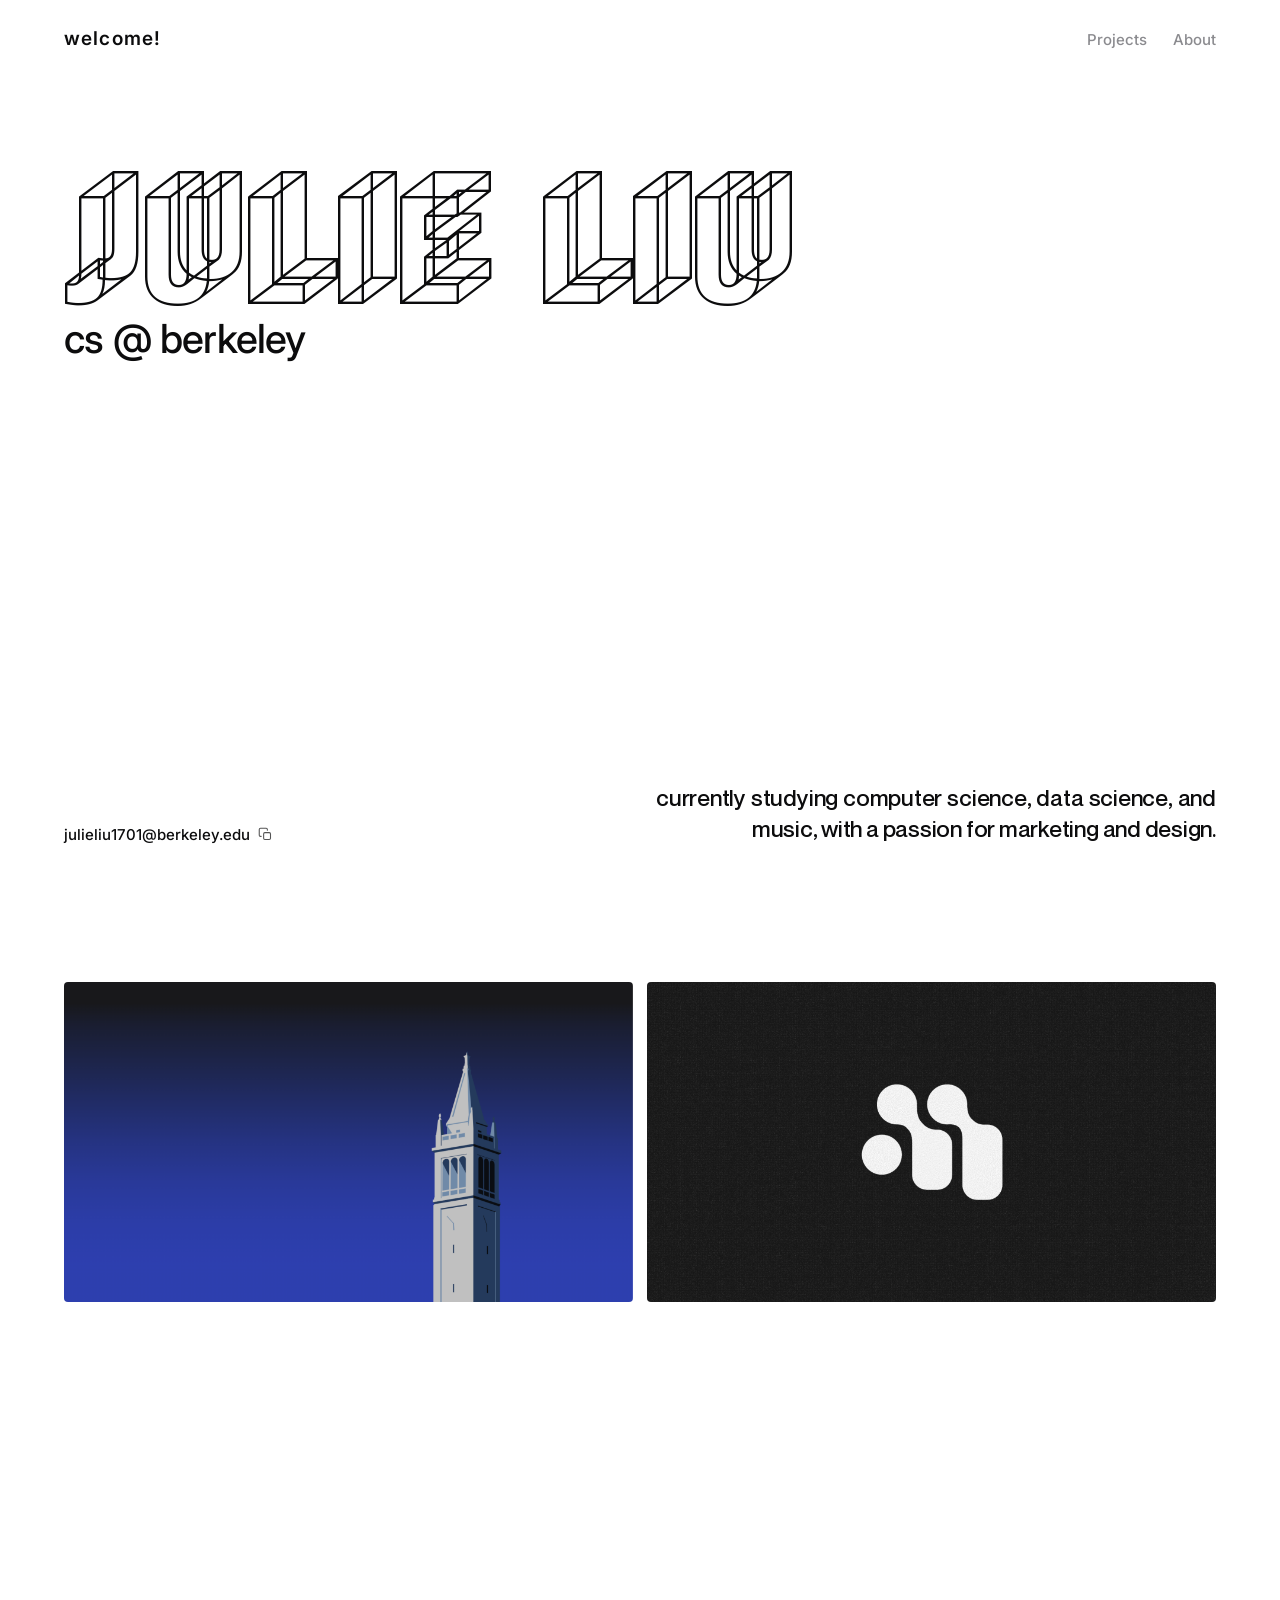
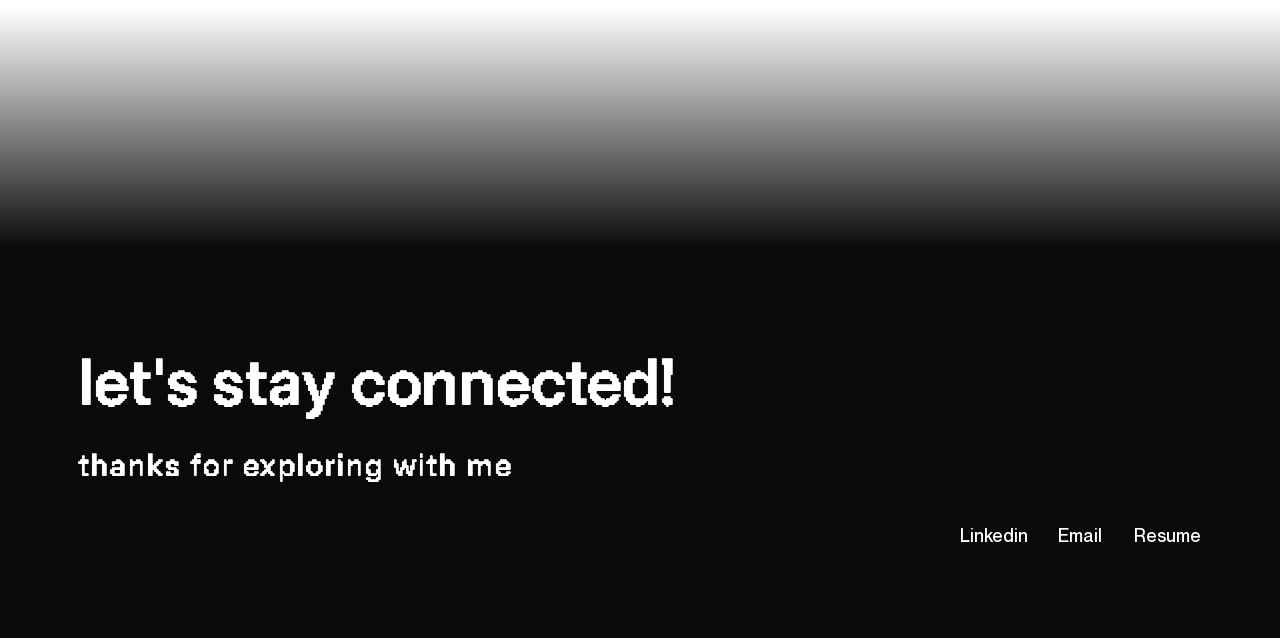
==== index.html @ e32ceaeb "Add portfolio site" ====
<!DOCTYPE html>
<html lang="en">
<head>
<meta charset="UTF-8" />
<meta name="viewport" content="width=device-width, initial-scale=1.0" />
<title>JULIE LIU · cs @ berkeley</title>
<link rel="icon" type="image/png" href="assets/butterfly-favicon.png" />
<meta name="description" content="Julie Liu — currently studying computer science, data science, and music, with a passion for marketing and design." />
<link rel="preconnect" href="https://fonts.googleapis.com" />
<link rel="preconnect" href="https://fonts.gstatic.com" crossorigin />
<link href="https://fonts.googleapis.com/css2?family=Inter:opsz,wght@14..32,300;14..32,400;14..32,500;14..32,600;14..32,700;14..32,800;14..32,900&display=swap" rel="stylesheet" />
<link rel="stylesheet" href="transition.css" />
<link rel="stylesheet" href="styles.css" />
</head>
<body>
  <!-- black curtain for the swipe-up page transition -->
  <div class="page-transition" aria-hidden="true"></div>

  <div class="page" id="top">

    <!-- ================= HEADER ================= -->
    <header class="site-header">
      <a href="#top" class="logo" data-cursor>welcome!</a>
      <nav class="nav" id="nav">
        <div class="nav-links" id="navLinks">
          <a href="#work" data-cursor>Projects</a>
          <a href="about.html" data-cursor data-transition>About</a>
        </div>
        
      </nav>
    </header>

    <!-- ================= HERO ================= -->
    <section class="hero" id="hero">
     

      <h1 class="hero-title reveal">
        <span>JULIE LIU</span>
        <span>cs @ berkeley</span>
      </h1>

      <div class="hero-foot">
        <button class="email-copy" id="emailCopy" data-clip="julieliu1701@berkeley.edu" data-cursor>
          <span class="email-text">julieliu1701@berkeley.edu</span>
          <svg class="copy-icon" viewBox="0 0 24 24" width="15" height="15" fill="none" stroke="currentColor" stroke-width="1.7" stroke-linecap="round" stroke-linejoin="round"><rect x="9" y="9" width="11" height="11" rx="2"/><path d="M5 15H4a2 2 0 0 1-2-2V4a2 2 0 0 1 2-2h9a2 2 0 0 1 2 2v1"/></svg>
          <span class="copy-tip" id="copyTip">Copy</span>
        </button>

        <p class="hero-intro">
          currently studying computer science, data science, and music,
          with a passion for marketing and design.
        </p>
      </div>
    </section>

    <!-- ================= WORK ================= -->
    <section class="section work" id="work">
      <div class="work-grid">
        <a class="tile" href="berkeleytime.html" aria-label="Berkeleytime" data-cursor data-transition>
          <div class="tile-img"><img src="assets/berkeleytime.png" alt="Berkeleytime" /></div>
          <span class="tile-title">Berkeleytime</span>
        </a>
        <a class="tile" href="memori.html" aria-label="Memori" data-cursor data-transition>
          <div class="tile-img"><img src="assets/memori.png" alt="Memori" /></div>
          <span class="tile-title">Memori</span>
        </a>
        
      </div>
    </section>

    <!-- ================= CONTACT ================= -->
    <footer class="footer" id="footerCta">
      <!-- text sources for the dotted canvas (visually hidden, kept for a11y) -->
      <div class="contact-copy" aria-hidden="true">
        <span class="cc-big">let's stay connected!</span>
        <span class="cc-sub">thanks for exploring with me</span>
      </div>
      <!-- clickable link targets; the canvas draws them as dots, JS positions these over them -->
      <nav class="contact-links" aria-label="Contact links">
        <a class="clink" href="https://www.linkedin.com/in/julieliu1701/" target="_blank" rel="noopener noreferrer">Linkedin</a>
        <a class="clink clink-email" href="#" role="button" data-clip="julieliu1701@berkeley.edu">
          <span class="clink-label">Email</span>
          <span class="copy-tip">Copy</span>
        </a>
        <a class="clink" href="assets/Julie Liu Resume 7-17-2026.pdf" target="_blank" rel="noopener noreferrer" data-resume>Resume</a>
      </nav>
    </footer>

  </div>

  <script src="transition.js"></script>
  <script src="script.js"></script>
  <script src="dots.js"></script>
  <script src="contact.js"></script>
</body>
</html>
---- transition.css ----
/* =========================================================
   PAGE TRANSITION — black gradient curtain that swipes up
   Shared by the home page and every project page.
   Enter: a CSS animation runs on load — the curtain starts
          covering the screen and slides up off the top.
          (Pure CSS so the page is never stuck behind it.)
   Leave: JS raises the curtain up from the bottom to cover,
          then the browser navigates to the next page.
   ========================================================= */
.page-transition{
  position:fixed; inset:0; z-index:10000; pointer-events:none;
  background:linear-gradient(180deg,#141414 0%, #000 100%);
  transform:translateY(-100%);             /* resting state: hidden above the screen */
  animation:curtain-reveal .75s cubic-bezier(.76,0,.24,1) backwards;
  will-change:transform;
}
@keyframes curtain-reveal{
  from{ transform:translateY(0); }         /* covers the screen ... */
  to{   transform:translateY(-100%); }     /* ... then swipes up and away */
}
---- styles.css ----
/* =========================================================
   YUYA — minimalist portfolio  (recreation)
   ========================================================= */

:root{
  --bg:        #0b0b0c;   /* outer canvas (framed look)   */
  --page:      #ffffff;   /* page surface                  */
  --ink:       #0c0c0d;   /* primary text                  */
  --ink-soft:  #8b8b8f;   /* muted text                    */
  --line:      #ececec;   /* hairline dividers             */
  --field:     #f3f3f3;   /* input fill                    */
  --dark:      #0a0a0a;   /* dark section bg               */
  --dark-soft: #6c6c72;   /* muted on dark                 */

  --radius-page: 30px;
  --radius-tile: 4px;
  --pad: clamp(24px, 5vw, 72px);
  --maxw: 1240px;

  --ease: cubic-bezier(.6,.01,.05,.95);
}

*{ box-sizing:border-box; margin:0; padding:0; }

html{ scroll-behavior:smooth; }

@font-face {
  font-family: 'Neue Montreal';
  src: url('neue-montreal/NeueMontreal-Regular.woff2') format('woff2');
  font-weight: 400;
  font-style: normal;
  font-display: swap;
}

@font-face {
  font-family: 'Neue Montreal';
  src: url('neue-montreal/NeueMontreal-Medium.woff2') format('woff2');
  font-weight: 500;
  font-style: normal;
  font-display: swap;
}

@font-face {
  font-family: 'Neue Montreal';
  src: url('neue-montreal/NeueMontreal-Bold.woff2') format('woff2');
  font-weight: 700;
  font-style: normal;
  font-display: swap;
}

@font-face {
  font-family: 'Wireframe';
  src: url('wireframe/WIREFRAM.woff2') format('woff2'),
       url('wireframe/WIREFRAM.TTF') format('truetype');
  font-weight: 400;
  font-style: normal;
  font-display: swap;
}

body{
  font-family:'Neue Montreal', sans-serif;
  background:var(--page);
  color:var(--ink);
  -webkit-font-smoothing:antialiased;
  text-rendering:optimizeLegibility;
  line-height:1.4;
  overflow-x:hidden;
}

/* full-bleed page (no outer frame) — sits above the fixed under-layer */
.page{
  width:100%;
  background:var(--page);
  position:relative;
  z-index:2;
}

img{ display:block; width:100%; height:100%; object-fit:cover; }
a{ color:inherit; text-decoration:none; }

/* ================= CURSOR / DOTTED UNDER-LAYER ================= */
/* hide the OS pointer — the reveal / disperse tracker is the cursor */
@media (hover:hover) and (pointer:fine){
  *{ cursor:none !important; }
}

/* two fixed, full-viewport canvases for the cursor effect:
   #dots-invert = mix-blend:difference — inverts the page CONTENT inside the tracker/trail
   #dots-layer  = the white-dot design painted ON TOP of the inverted area (never inverted) */
#dots-invert, #dots-layer{
  position:fixed; inset:0;
  width:100%; height:100%;
  pointer-events:none; display:block;
}
#dots-invert{ z-index:9998; mix-blend-mode:difference; }
#dots-layer{  z-index:9999; mix-blend-mode:screen; }

/* smooth white -> dark transition into the contact/footer section
   (replaces the old canvas gradient seam) */
.fx .footer::before{
  content:''; position:absolute; left:0; right:0; top:0; height:240px;
  background:linear-gradient(to bottom, var(--page) 0%, var(--dark) 100%);
  z-index:0; pointer-events:none;
}

/* ================= HEADER ================= */
.site-header{
  position:absolute; top:0; left:0; right:0; z-index:40;
  display:flex; align-items:center; justify-content:space-between;
  padding:26px var(--pad);
}
.logo{
  font-family:'Inter', 'Neue Montreal', system-ui, sans-serif;
  font-weight:600; font-size:19px; letter-spacing:.06em;
}

.nav{ display:flex; align-items:center; gap:26px; }
.nav-links{
  display:flex; gap:26px;
  font-family:'Inter', 'Neue Montreal', system-ui, sans-serif;
  font-size:15px; font-weight:500;
  opacity:1;
  transform:none;
  pointer-events:auto;
}
.nav.open .nav-links{ opacity:1; transform:none; pointer-events:auto; }
.nav-links a{ color:var(--ink-soft); transition:color .25s; }
.nav-links a:hover{ color:var(--ink); }

.menu-toggle{
  position:relative; width:24px; height:24px;
  background:none; border:none; cursor:pointer; color:var(--ink);
}
.menu-toggle .dots{
  position:absolute; inset:0;
  display:grid; grid-template-columns:1fr 1fr; grid-template-rows:1fr 1fr;
  gap:5px; padding:5px;
  transition:opacity .3s, transform .3s var(--ease);
}
.menu-toggle .dots i{ background:currentColor; border-radius:50%; }
.menu-toggle .cross{
  position:absolute; inset:0; opacity:0; transform:rotate(-45deg) scale(.6);
  transition:opacity .3s, transform .35s var(--ease);
}
.menu-toggle .cross::before,
.menu-toggle .cross::after{
  content:''; position:absolute; top:50%; left:50%;
  width:20px; height:2px; background:currentColor; border-radius:2px;
  transform:translate(-50%,-50%);
}
.menu-toggle .cross::after{ transform:translate(-50%,-50%) rotate(90deg); }
.nav.open .menu-toggle .dots{ opacity:0; transform:scale(.6) rotate(45deg); }
.nav.open .menu-toggle .cross{ opacity:1; transform:rotate(45deg) scale(1); }

/* ================= HERO ================= */
.hero{
  position:relative;
  min-height:100vh;
  padding:118px var(--pad) 56px;
  display:flex; flex-direction:column; justify-content:space-between;
}
.hero-portrait{
  position:absolute; top:118px; right:var(--pad);
  width:132px; height:132px; border-radius:50%; overflow:hidden;
  border:1px solid var(--line);
}
.hero-title{
  font-weight:600;
  line-height:.92; letter-spacing:-.03em;
  margin-top:14px;
}
.hero-title span{ display:block; }
.hero-title span:first-child{
  font-family:'Wireframe', sans-serif;
  font-weight:400;
  font-size:clamp(72px, 16vw, 200px);
}
.hero-title span:last-child{
  font-family:'Inter', 'Neue Montreal', system-ui, sans-serif;
  font-size:clamp(22px, 3.2vw, 40px);
  font-weight:500;
  letter-spacing:-.02em;
  margin-top:.12em;
}

.hero-foot{
  display:flex; align-items:flex-end; justify-content:space-between;
  gap:40px; flex-wrap:wrap;
}
.hero-intro{
  max-width:560px; margin-left:auto;
  text-align:justify; text-align-last:right;
  font-size:clamp(17px, 2vw, 23px);
  font-weight:500; line-height:1.32; letter-spacing:-.01em;
}

/* email + copy tooltip */
.email-copy{
  position:relative;
  display:inline-flex; align-items:center; gap:8px;
  background:none; border:none; cursor:pointer;
  font-family:'Inter', 'Neue Montreal', system-ui, sans-serif;
  font-size:15px; font-weight:500; color:var(--ink);
}
.email-copy .copy-icon{ opacity:.7; }
.copy-tip{
  position:absolute; left:50%; top:-38px; transform:translate(-50%,6px);
  background:var(--ink); color:#fff; font-size:12px; font-weight:500;
  padding:6px 12px; border-radius:20px; white-space:nowrap;
  opacity:0; pointer-events:none; transition:opacity .25s, transform .25s var(--ease);
}
.email-copy:hover .copy-tip{ opacity:1; transform:translate(-50%,0); }
.email-copy.copied .copy-tip{ opacity:1; transform:translate(-50%,0); }
.email-copy.dark{ color:#fff; }
.email-copy.dark .copy-tip{ background:#fff; color:var(--dark); }

/* ================= GENERIC SECTION ================= */
.section{ padding:82px var(--pad); }
/* extra white space below the work grid so the white→black gradient
   doesn't begin until well under the pictures */
.section.work{ padding-bottom:34vh; }
.section-head{
  display:flex; align-items:center; justify-content:space-between;
  margin-bottom:40px;
}
.section-label{
  font-size:clamp(24px, 3vw, 32px); font-weight:500; letter-spacing:-.02em;
}

/* Show More button w/ expanding fill */
.btn-more{
  position:relative; overflow:hidden;
  padding:11px 22px; border-radius:8px;
  background:var(--field); font-size:14px; font-weight:500;
  isolation:isolate;
}
.btn-more span{ position:relative; z-index:2; transition:color .35s var(--ease); }
.btn-more::before{
  content:''; position:absolute; left:50%; top:50%;
  width:150%; aspect-ratio:1; border-radius:50%;
  background:var(--ink); transform:translate(-50%,-50%) scale(0);
  transition:transform .45s var(--ease); z-index:1;
}
.btn-more:hover::before{ transform:translate(-50%,-50%) scale(1); }
.btn-more:hover span{ color:#fff; }

/* ================= WORK GRID ================= */
.work-grid{
  display:grid; grid-template-columns:1fr 1fr; gap:14px;
}
.tile{
  position:relative; overflow:hidden; border-radius:var(--radius-tile);
  aspect-ratio: 16/9;
}
.tile-img{ width:100%; height:100%; overflow:hidden; }
.tile-img img{
  transition:transform .5s var(--ease);
}
.tile:hover .tile-img img{ transform:scale(1.12); }

/* project title — hidden until hover */
.tile::after{
  content:''; position:absolute; inset:0; z-index:1;
  background:linear-gradient(to top, rgba(0,0,0,.5), rgba(0,0,0,0) 42%);
  opacity:0; transition:opacity .45s var(--ease);
}
.tile:hover::after{ opacity:1; }
.tile-title{
  position:absolute; left:24px; bottom:22px; z-index:2;
  font-family:'Inter', 'Neue Montreal', system-ui, sans-serif;
  color:#fff; font-size:clamp(20px, 2.4vw, 30px); font-weight:600;
  letter-spacing:-.01em;
  opacity:0; transform:translateY(10px);
  transition:opacity .4s var(--ease), transform .45s var(--ease);
}
.tile:hover .tile-title{ opacity:1; transform:translateY(0); }

/* ================= ABOUT ================= */
.about-statement{
  font-size:clamp(28px, 4.6vw, 56px); font-weight:600;
  line-height:1.08; letter-spacing:-.025em;
  max-width:14ch; margin-bottom:70px;
}
.about-body{
  display:grid; grid-template-columns:minmax(0,430px) 1fr;
  gap:60px; align-items:end;
}
.about-img{
  border-radius:6px; overflow:hidden; aspect-ratio:478/346;
  max-width:430px; margin-left:clamp(0px, 6vw, 120px);
}
.about-note{
  max-width:290px; text-align:justify;
  font-size:14px; font-weight:400; color:var(--ink);
  line-height:1.65; letter-spacing:.01em;
}

/* ================= FOOTER / DARK CTA ================= */
.footer{
  background:var(--dark); color:#fff;
  min-height:70vh;
  position:relative; overflow:hidden;
}

/* dotted contact canvas + interactive link targets */
.contact-canvas{
  position:absolute; inset:0; width:100%; height:100%;
  z-index:2; pointer-events:none; display:block;
}
.contact-copy{                         /* visually hidden source text (a11y) */
  position:absolute; width:1px; height:1px; overflow:hidden;
  clip:rect(0 0 0 0); white-space:nowrap;
}
.contact-links{ position:absolute; inset:0; z-index:3; }
.contact-links .clink{
  position:absolute; display:block;
  color:transparent; font-size:1px; line-height:1;
  text-decoration:none; background:transparent;
}
.contact-links .clink-email{ overflow:visible; }
.contact-links .clink-email .clink-label{
  position:absolute; inset:0; overflow:hidden;
  color:transparent; font-size:0; line-height:0;
}
.contact-links .clink-email .copy-tip{
  position:absolute; left:50%; top:-38px;
  transform:translate(-50%, 6px);
  background:#fff; color:var(--dark); font-size:12px; font-weight:500;
  font-family:'Neue Montreal', sans-serif; line-height:1.2;
  padding:6px 12px; border-radius:20px; white-space:nowrap;
  opacity:0; pointer-events:none; z-index:4;
  transition:opacity .25s, transform .25s var(--ease);
}
.contact-links .clink-email:hover .copy-tip,
.contact-links .clink-email.copied .copy-tip{
  opacity:1; transform:translate(-50%, 0);
}
.footer-social{
  display:flex; gap:26px; justify-content:flex-end;
  font-size:15px; font-weight:500;
}
.footer-social a{ color:#fff; transition:opacity .25s; }
.footer-social a:hover{ opacity:.6; }

.footer-main{ margin-top:auto; margin-bottom:auto; padding:60px 0; }
.footer-head{
  font-size:clamp(26px, 3.6vw, 46px); font-weight:600;
  line-height:1.14; letter-spacing:-.02em; max-width:20ch;
  background:linear-gradient(105deg,#ffffff 40%, #6c6c72 100%);
  -webkit-background-clip:text; background-clip:text; color:transparent;
}
.footer-actions{
  display:flex; align-items:center; gap:22px; margin-top:34px;
}
.btn-touch{
  position:relative; overflow:hidden;
  background:#fff; color:var(--dark);
  padding:13px 26px; border-radius:8px;
  font-size:14px; font-weight:600; isolation:isolate;
}
.btn-touch span{ position:relative; z-index:2; transition:color .35s var(--ease); }
.btn-touch::before{
  content:''; position:absolute; left:50%; top:50%;
  width:160%; aspect-ratio:1; border-radius:50%;
  background:#3a3a3a; transform:translate(-50%,-50%) scale(0);
  transition:transform .45s var(--ease); z-index:1;
}
.btn-touch:hover::before{ transform:translate(-50%,-50%) scale(1); }
.btn-touch:hover span{ color:#fff; }

.availability{
  display:inline-flex; align-items:center; gap:10px;
  font-size:14px; color:var(--dark-soft);
}
.availability .pulse{
  width:9px; height:9px; border-radius:50%; background:#39d36a;
  position:relative;
}
.availability .pulse::after{
  content:''; position:absolute; inset:0; border-radius:50%;
  background:#39d36a; animation:pulse 1.8s ease-out infinite;
}
@keyframes pulse{
  0%{ transform:scale(1); opacity:.7; }
  100%{ transform:scale(3); opacity:0; }
}

.footer-bottom{
  display:flex; justify-content:space-between; gap:30px;
  font-size:13px; color:var(--dark-soft); flex-wrap:wrap;
}
.fb-col{ display:flex; flex-direction:column; gap:4px; }
.fb-col a{ transition:color .25s; }
.fb-col a:hover{ color:#fff; }
.fb-right{ text-align:right; }

/* ================= REVEAL ANIMATION ================= */
.reveal{ opacity:0; transform:translateY(26px); }
.reveal.in{
  opacity:1; transform:none;
  transition:opacity .8s var(--ease), transform .8s var(--ease);
}

/* ================= RESPONSIVE ================= */
@media (max-width:860px){
  .hero{ min-height:auto; padding:104px var(--pad) 44px; gap:60px; }
  .hero-portrait{ width:92px; height:92px; }
  .hero-foot{ flex-direction:column; align-items:stretch; gap:26px; }
  .hero-intro{ margin-left:0; text-align:left; text-align-last:left; }
  .about-body{ grid-template-columns:1fr; gap:34px; }
  .about-img{ margin-left:0; max-width:100%; }
  .about-note{ max-width:100%; }
  .footer-bottom{ gap:20px; }
  .fb-right{ text-align:left; }
}
@media (max-width:520px){
  .work-grid{ grid-template-columns:1fr; }
  .nav-links{ gap:18px; }
}
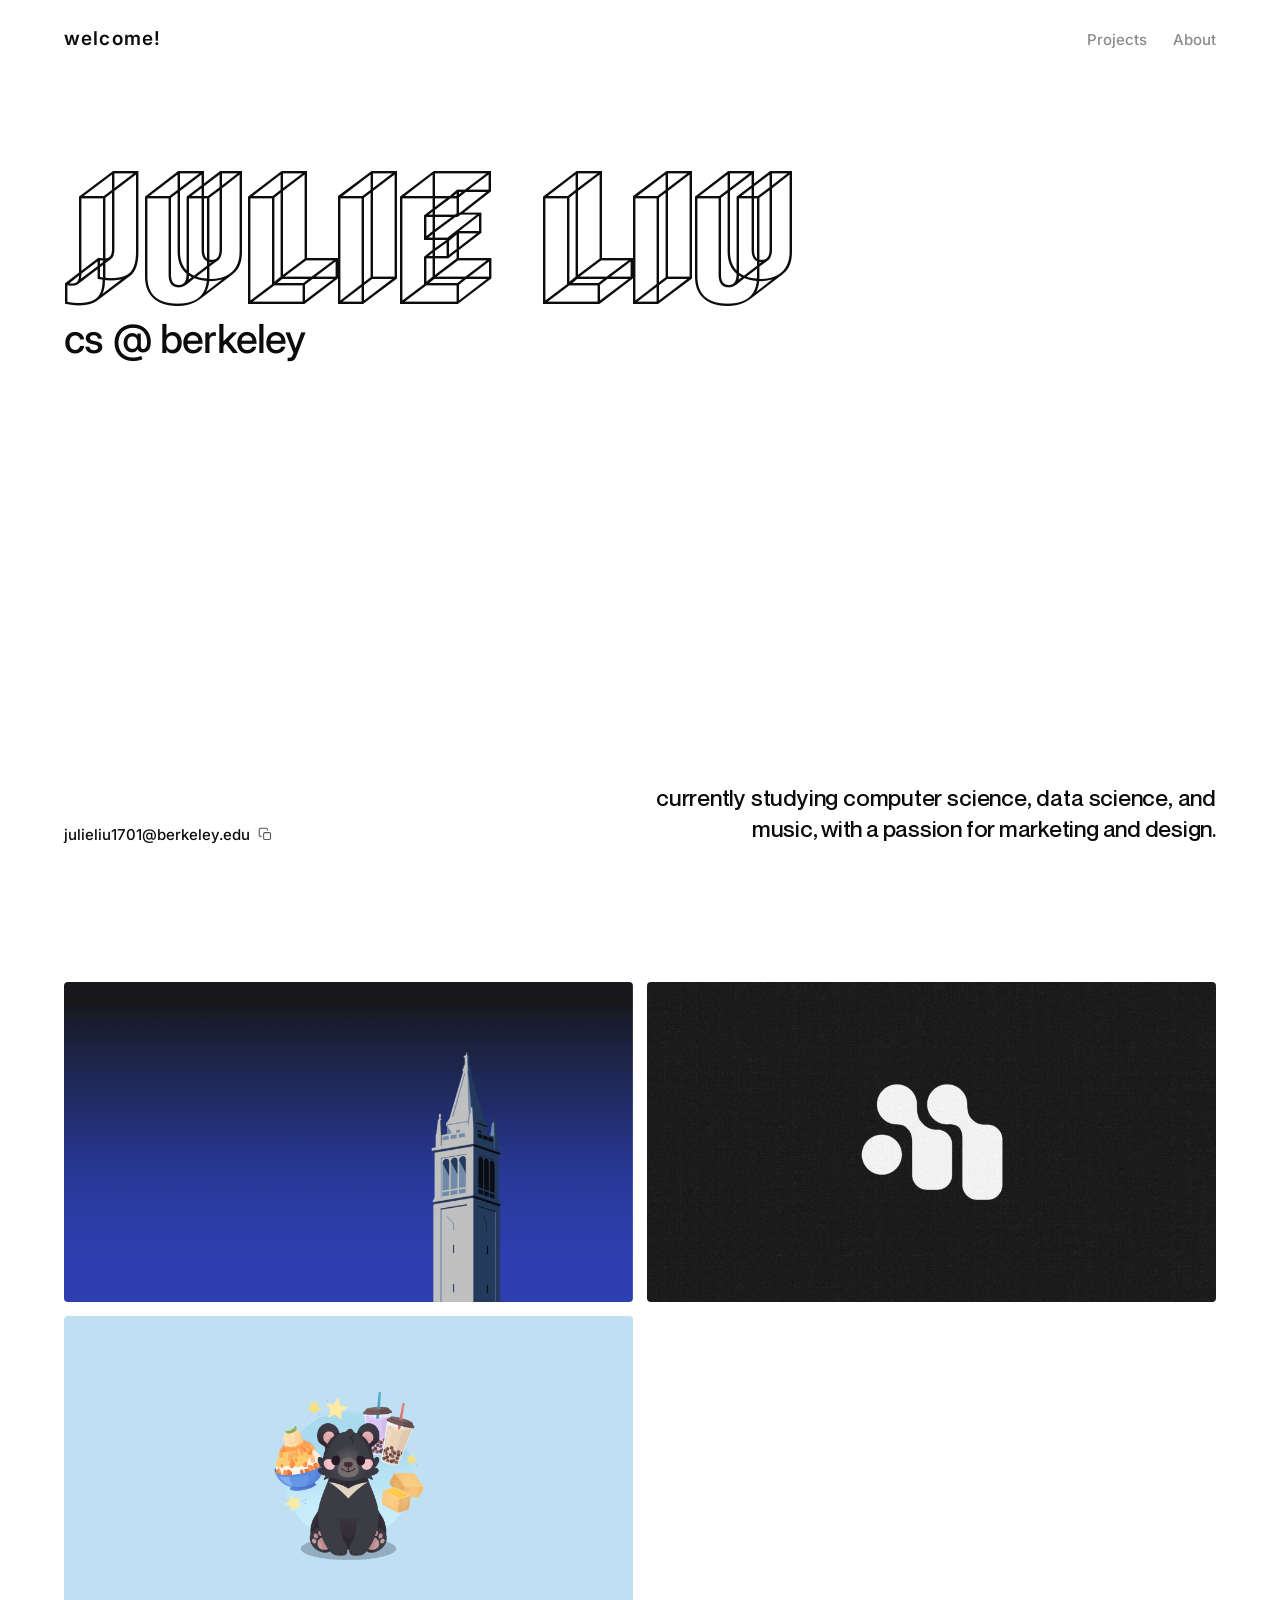
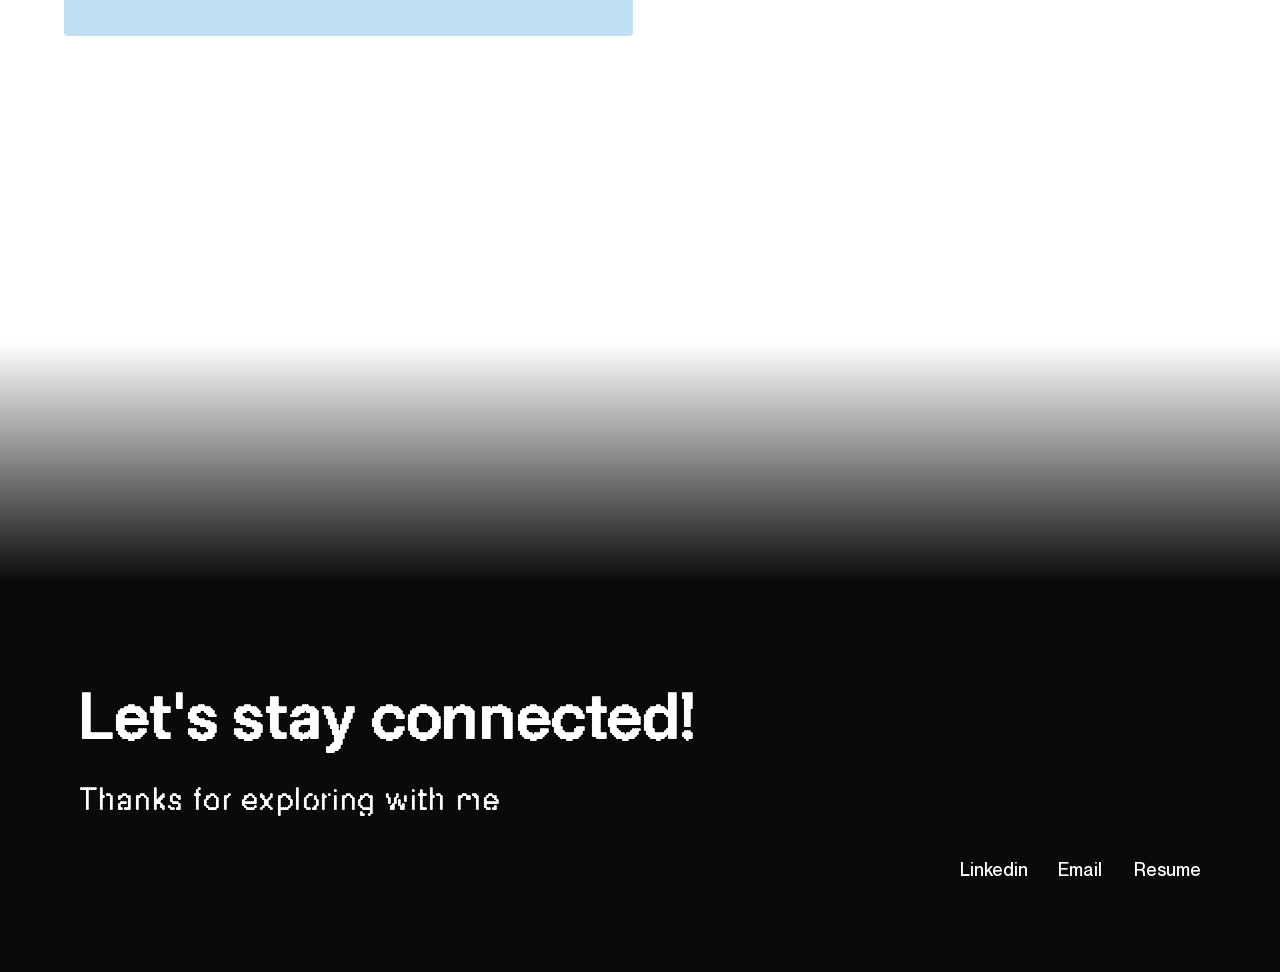
==== commit 841d50e6: "Add tasa page, update about/footer, and bloom animation. Replace oversized TASA video with a compres" ====
--- a/index.html
+++ b/index.html
@@ -58,11 +58,24 @@
       <div class="work-grid">
         <a class="tile" href="berkeleytime.html" aria-label="Berkeleytime" data-cursor data-transition>
           <div class="tile-img"><img src="assets/berkeleytime.png" alt="Berkeleytime" /></div>
-          <span class="tile-title">Berkeleytime</span>
+          <div class="tile-foot">
+            <span class="tile-title">Berkeleytime <em class="tile-role">User Relations Lead</em></span>
+            <span class="tile-since">Fall 2025</span>
+          </div>
         </a>
         <a class="tile" href="memori.html" aria-label="Memori" data-cursor data-transition>
           <div class="tile-img"><img src="assets/memori.png" alt="Memori" /></div>
-          <span class="tile-title">Memori</span>
+          <div class="tile-foot">
+            <span class="tile-title">Memori <em class="tile-role">Student Ambassador</em></span>
+            <span class="tile-since">Spring 2026</span>
+          </div>
+        </a>
+        <a class="tile" href="tasa.html" aria-label="TASA" data-cursor data-transition>
+          <div class="tile-img"><img src="assets/tasa home.png" alt="TASA" /></div>
+          <div class="tile-foot">
+            <span class="tile-title">TASA <em class="tile-role">Family Head</em></span>
+            <span class="tile-since">Spring 2026</span>
+          </div>
         </a>
         
       </div>
@@ -72,8 +85,8 @@
     <footer class="footer" id="footerCta">
       <!-- text sources for the dotted canvas (visually hidden, kept for a11y) -->
       <div class="contact-copy" aria-hidden="true">
-        <span class="cc-big">let's stay connected!</span>
-        <span class="cc-sub">thanks for exploring with me</span>
+        <span class="cc-big">Let's stay connected!</span>
+        <span class="cc-sub">Thanks for exploring with me</span>
       </div>
       <!-- clickable link targets; the canvas draws them as dots, JS positions these over them -->
       <nav class="contact-links" aria-label="Contact links">
@@ -82,7 +95,7 @@
           <span class="clink-label">Email</span>
           <span class="copy-tip">Copy</span>
         </a>
-        <a class="clink" href="assets/Julie Liu Resume 7-17-2026.pdf" target="_blank" rel="noopener noreferrer" data-resume>Resume</a>
+        <a class="clink" href="assets/Julie Liu Resume 8-12-2026.pdf" target="_blank" rel="noopener noreferrer" data-resume>Resume</a>
       </nav>
     </footer>
 
--- a/styles.css
+++ b/styles.css
@@ -78,7 +78,21 @@
 img{ display:block; width:100%; height:100%; object-fit:cover; }
 a{ color:inherit; text-decoration:none; }
 
-/* ================= CURSOR / DOTTED UNDER-LAYER ================= */
+@font-face {
+  font-family: 'Argent CF';
+  src: url('argent-cf/ArgentCF.woff2') format('woff2'),
+       url('argent-cf/ArgentCF.woff') format('woff'),
+       url('argent-cf/ArgentCF.ttf') format('truetype');
+  font-weight: 400;
+  font-style: normal;
+  font-display: swap;
+}
+
+.footer-motif-canvas{
+  position:absolute; inset:0;
+  width:100%; height:100%;
+  z-index:1; pointer-events:none; display:block;
+}
 /* hide the OS pointer — the reveal / disperse tracker is the cursor */
 @media (hover:hover) and (pointer:fine){
   *{ cursor:none !important; }
@@ -265,15 +279,32 @@
   opacity:0; transition:opacity .45s var(--ease);
 }
 .tile:hover::after{ opacity:1; }
+.tile-foot{
+  position:absolute; left:24px; right:24px; bottom:22px; z-index:2;
+  display:flex; align-items:baseline; justify-content:space-between; gap:16px;
+  opacity:0; transform:translateY(10px);
+  transition:opacity .4s var(--ease), transform .45s var(--ease);
+}
+.tile:hover .tile-foot{ opacity:1; transform:translateY(0); }
 .tile-title{
-  position:absolute; left:24px; bottom:22px; z-index:2;
   font-family:'Inter', 'Neue Montreal', system-ui, sans-serif;
   color:#fff; font-size:clamp(20px, 2.4vw, 30px); font-weight:600;
   letter-spacing:-.01em;
-  opacity:0; transform:translateY(10px);
-  transition:opacity .4s var(--ease), transform .45s var(--ease);
-}
-.tile:hover .tile-title{ opacity:1; transform:translateY(0); }
+  min-width:0;
+}
+.tile-role{
+  font-weight:400; font-style:normal;
+  font-size:0.62em;
+  margin-left:.35em;
+  opacity:.9;
+}
+.tile-since{
+  flex:0 0 auto;
+  text-align:right;
+  font-family:'Inter', 'Neue Montreal', system-ui, sans-serif;
+  color:#fff;
+  font-size:clamp(12px, 1.2vw, 14px); font-weight:400; opacity:.85;
+}
 
 /* ================= ABOUT ================= */
 .about-statement{
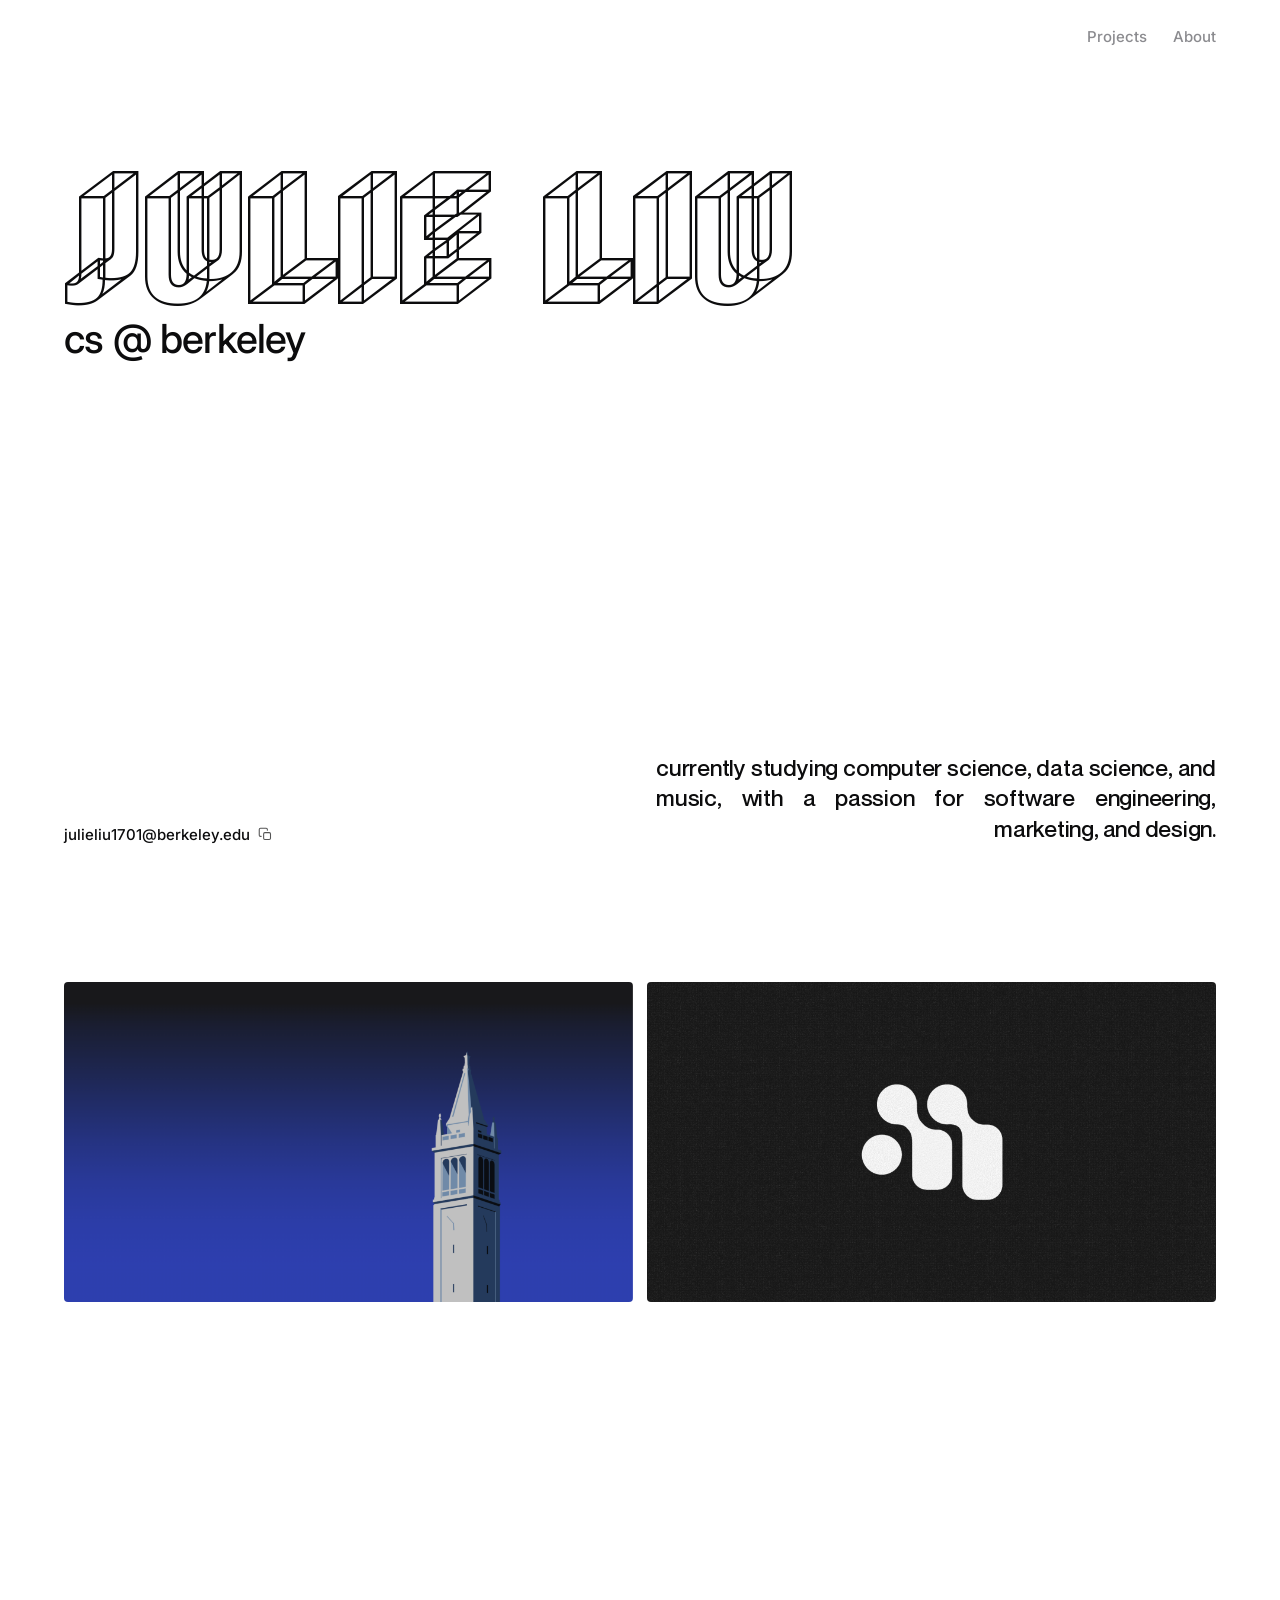
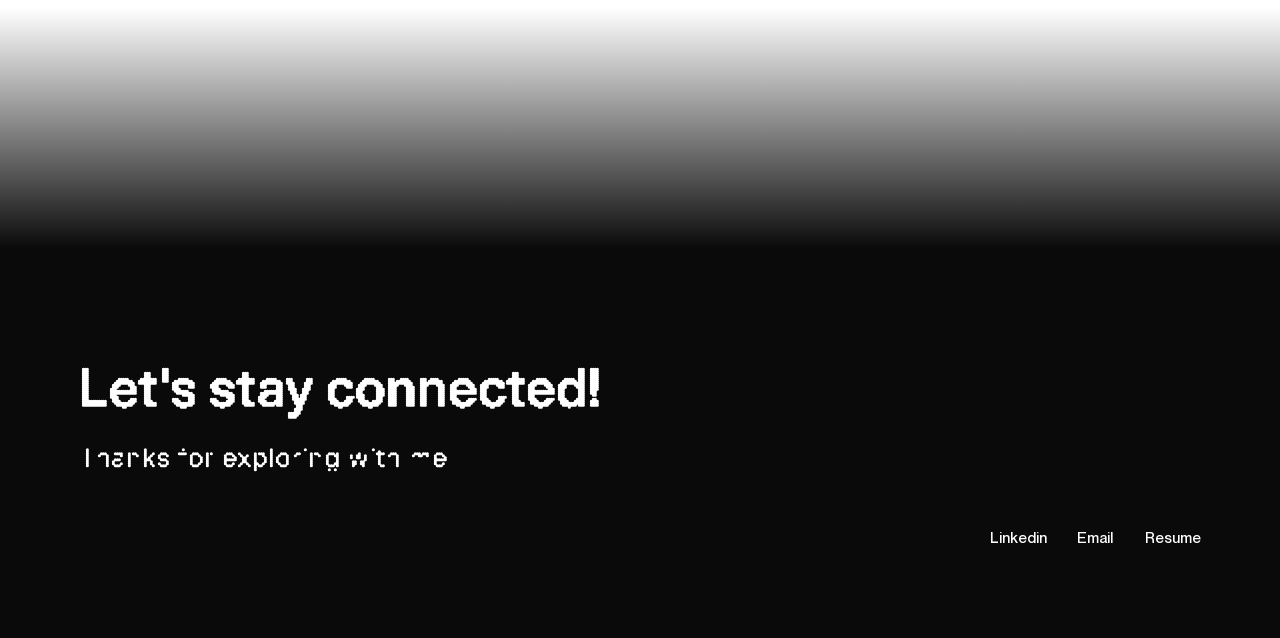
==== commit 27db3233: "removed tasa, edited about page, added to berkeleytime" ====
--- a/index.html
+++ b/index.html
@@ -3,7 +3,7 @@
 <head>
 <meta charset="UTF-8" />
 <meta name="viewport" content="width=device-width, initial-scale=1.0" />
-<title>JULIE LIU · cs @ berkeley</title>
+<title>Julie Liu · CS @ Berkeley</title>
 <link rel="icon" type="image/png" href="assets/butterfly-favicon.png" />
 <meta name="description" content="Julie Liu — currently studying computer science, data science, and music, with a passion for marketing and design." />
 <link rel="preconnect" href="https://fonts.googleapis.com" />
@@ -20,7 +20,7 @@
 
     <!-- ================= HEADER ================= -->
     <header class="site-header">
-      <a href="#top" class="logo" data-cursor>welcome!</a>
+      <a href="#top" class="logo" data-cursor></a>
       <nav class="nav" id="nav">
         <div class="nav-links" id="navLinks">
           <a href="#work" data-cursor>Projects</a>
@@ -48,7 +48,7 @@
 
         <p class="hero-intro">
           currently studying computer science, data science, and music,
-          with a passion for marketing and design.
+          with a passion for software engineering, marketing, and design.
         </p>
       </div>
     </section>
@@ -70,6 +70,7 @@
             <span class="tile-since">Spring 2026</span>
           </div>
         </a>
+        <!--
         <a class="tile" href="tasa.html" aria-label="TASA" data-cursor data-transition>
           <div class="tile-img"><img src="assets/tasa home.png" alt="TASA" /></div>
           <div class="tile-foot">
@@ -77,6 +78,7 @@
             <span class="tile-since">Spring 2026</span>
           </div>
         </a>
+        -->
         
       </div>
     </section>
@@ -93,6 +95,7 @@
         <a class="clink" href="https://www.linkedin.com/in/julieliu1701/" target="_blank" rel="noopener noreferrer">Linkedin</a>
         <a class="clink clink-email" href="#" role="button" data-clip="julieliu1701@berkeley.edu">
           <span class="clink-label">Email</span>
+          <svg class="copy-icon" viewBox="0 0 24 24" width="15" height="15" fill="none" stroke="currentColor" stroke-width="1.7" stroke-linecap="round" stroke-linejoin="round"><rect x="9" y="9" width="11" height="11" rx="2"/><path d="M5 15H4a2 2 0 0 1-2-2V4a2 2 0 0 1 2-2h9a2 2 0 0 1 2 2v1"/></svg>
           <span class="copy-tip">Copy</span>
         </a>
         <a class="clink" href="assets/Julie Liu Resume 8-12-2026.pdf" target="_blank" rel="noopener noreferrer" data-resume>Resume</a>
--- a/styles.css
+++ b/styles.css
@@ -93,10 +93,6 @@
   width:100%; height:100%;
   z-index:1; pointer-events:none; display:block;
 }
-/* hide the OS pointer — the reveal / disperse tracker is the cursor */
-@media (hover:hover) and (pointer:fine){
-  *{ cursor:none !important; }
-}
 
 /* two fixed, full-viewport canvases for the cursor effect:
    #dots-invert = mix-blend:difference — inverts the page CONTENT inside the tracker/trail
@@ -190,7 +186,7 @@
   font-size:clamp(72px, 16vw, 200px);
 }
 .hero-title span:last-child{
-  font-family:'Inter', 'Neue Montreal', system-ui, sans-serif;
+  font-family: 'Inter', 'Neue Montreal', system-ui, sans-serif;
   font-size:clamp(22px, 3.2vw, 40px);
   font-weight:500;
   letter-spacing:-.02em;
